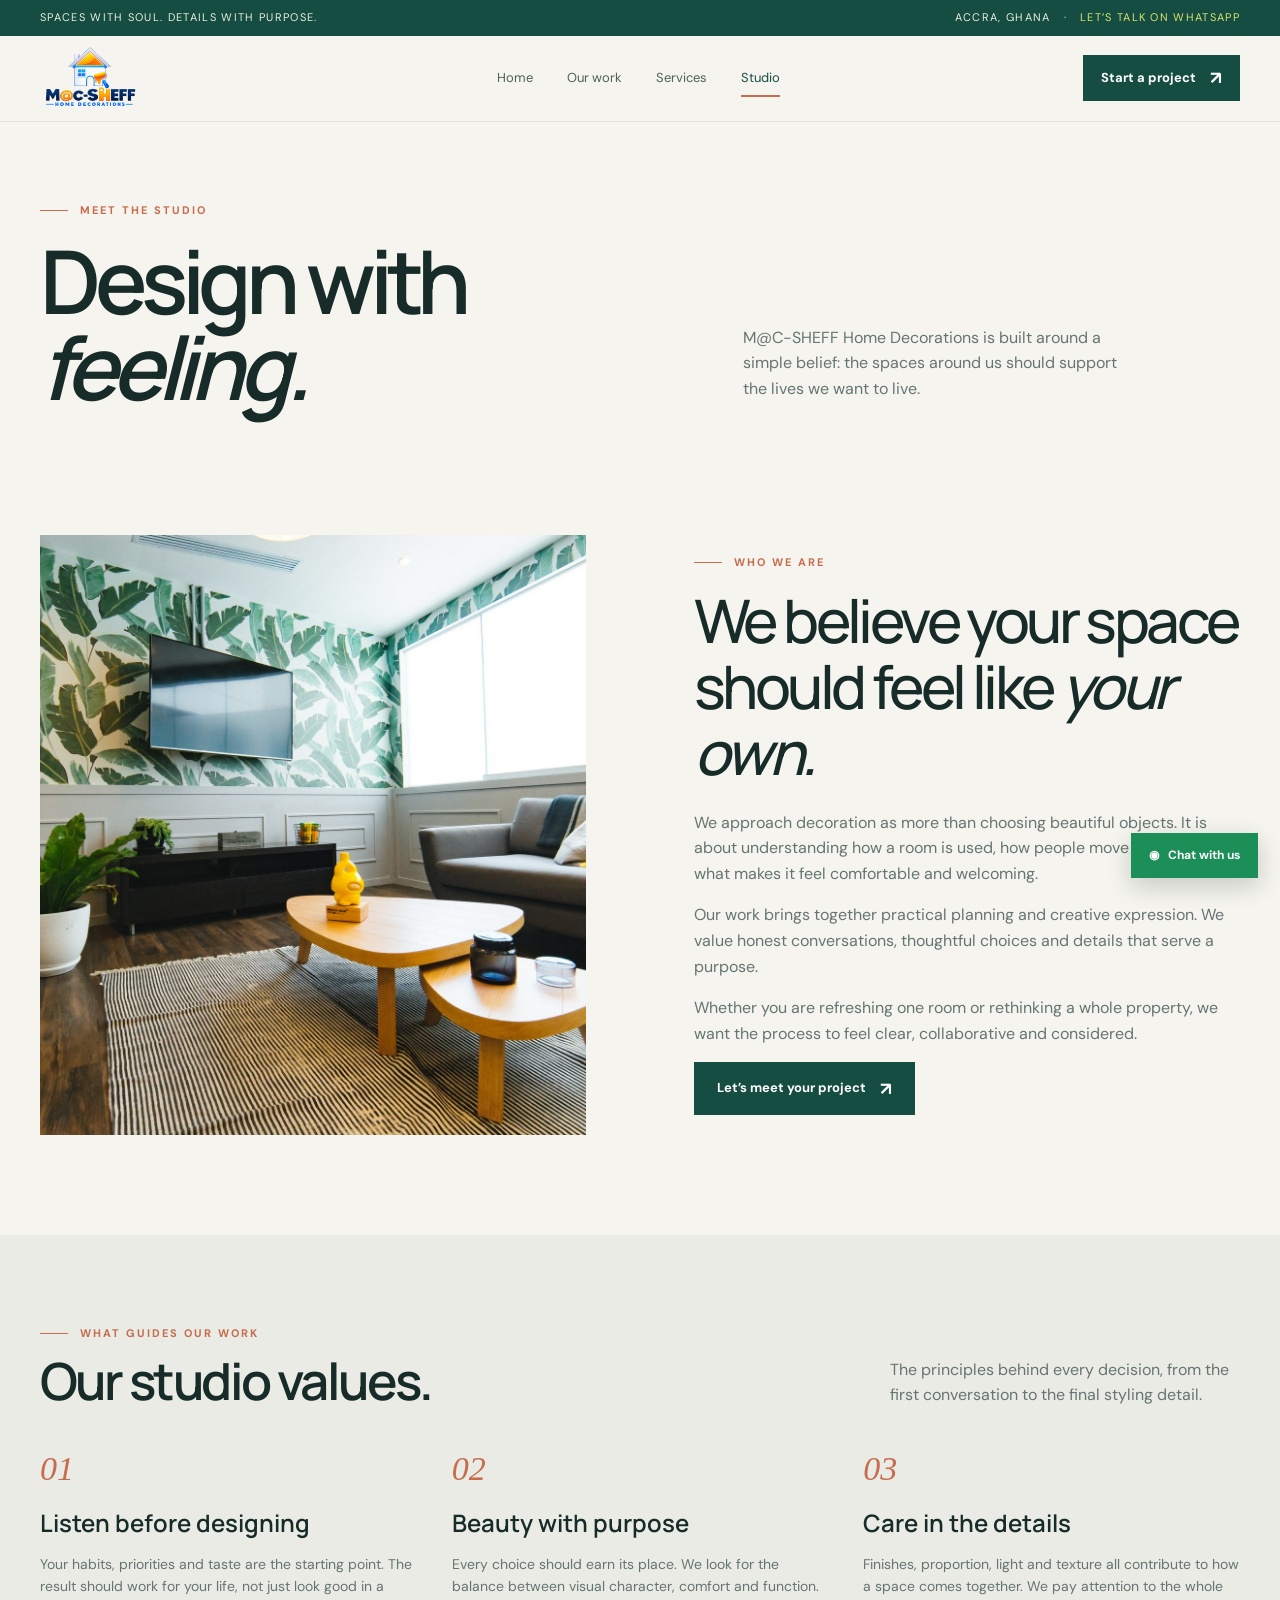
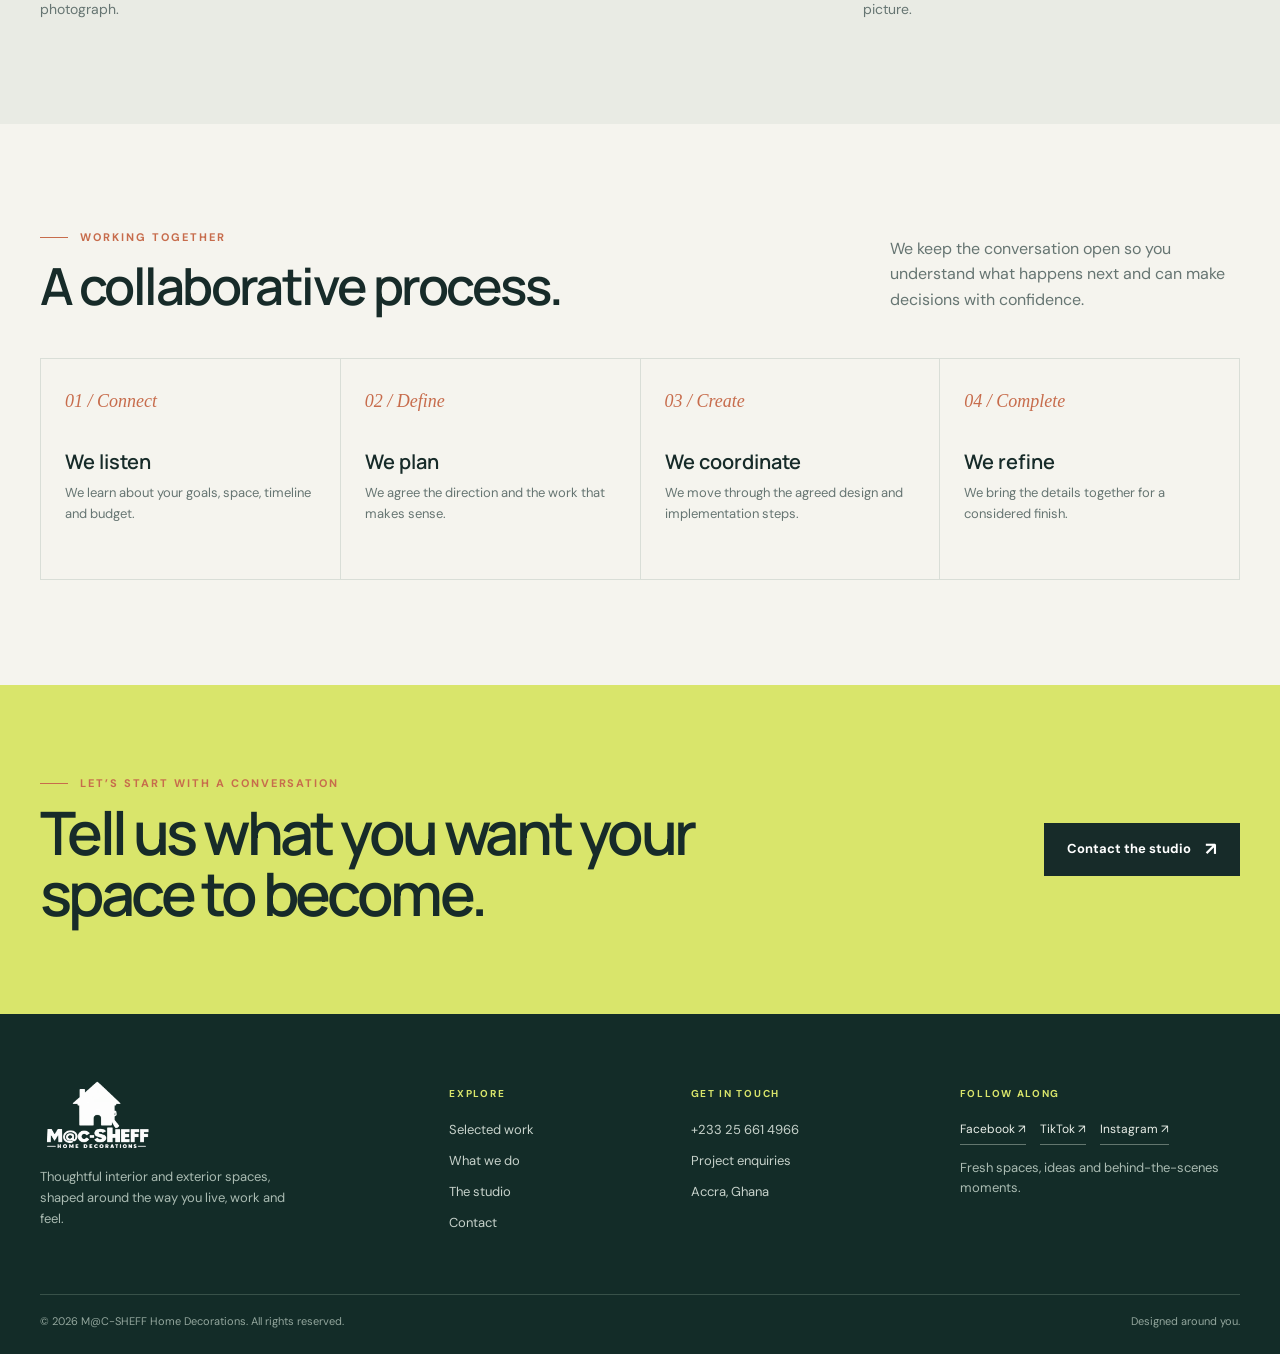
==== about.html @ a4cc1dae "Initial commit - Complete website redesign" ====
<!doctype html><html lang="en"><head><meta charset="utf-8"><meta name="viewport" content="width=device-width,initial-scale=1"><meta name="theme-color" content="#f5f4ee"><meta name="description" content="M@C-SHEFF Home Decorations creates thoughtful interior and exterior spaces in Ghana."><title>About the studio | M@C-SHEFF Home Decorations</title><link rel="preconnect" href="https://fonts.googleapis.com"><link rel="stylesheet" href="styles.css"></head><body><div class="topline"><div class="wrap"><span>Spaces with soul. Details with purpose.</span><span class="top-extra">Accra, Ghana&nbsp;&nbsp; · &nbsp;&nbsp;<a href="https://wa.me/233256614966">Let’s talk on WhatsApp</a></span></div></div>
<header><nav class="nav wrap"><a class="brand" href="index.html" aria-label="M@C-SHEFF home"><img src="assets/logo.png" alt="M@C-SHEFF Home Decorations"></a><div class="navlinks"><a href="index.html" class="">Home</a><a href="portfolio.html" class="">Our work</a><a href="services.html" class="">Services</a><a href="about.html" class="active">Studio</a></div><div class="nav-right"><a class="btn" href="contact.html">Start a project <span class="arrow">↗</span></a><button class="menu-toggle" aria-label="Open navigation" aria-expanded="false">☰</button></div></nav></header><main>
<section class="page-hero"><div class="wrap page-hero-grid"><div><div class="eyebrow">Meet the studio</div><h1>Design with<br><em>feeling.</em></h1></div><p>M@C-SHEFF Home Decorations is built around a simple belief: the spaces around us should support the lives we want to live.</p></div></section>
<section class="about-intro"><div class="wrap about-grid"><img src="asset/images/dan-gold-4HG3Ca3EzWw-unsplash.jpg" alt="Warm, welcoming interior"><div><div class="eyebrow">Who we are</div><h2>We believe your space should feel like <em>your own.</em></h2><p>We approach decoration as more than choosing beautiful objects. It is about understanding how a room is used, how people move through it and what makes it feel comfortable and welcoming.</p><p>Our work brings together practical planning and creative expression. We value honest conversations, thoughtful choices and details that serve a purpose.</p><p>Whether you are refreshing one room or rethinking a whole property, we want the process to feel clear, collaborative and considered.</p><a class="btn" href="contact.html">Let’s meet your project <span class="arrow">↗</span></a></div></div></section>
<section class="values"><div class="wrap"><div class="section-head"><div><div class="eyebrow">What guides our work</div><h2>Our studio values.</h2></div><p>The principles behind every decision, from the first conversation to the final styling detail.</p></div><div class="values-grid"><article class="value"><div class="symbol">01</div><h3>Listen before designing</h3><p>Your habits, priorities and taste are the starting point. The result should work for your life, not just look good in a photograph.</p></article><article class="value"><div class="symbol">02</div><h3>Beauty with purpose</h3><p>Every choice should earn its place. We look for the balance between visual character, comfort and function.</p></article><article class="value"><div class="symbol">03</div><h3>Care in the details</h3><p>Finishes, proportion, light and texture all contribute to how a space comes together. We pay attention to the whole picture.</p></article></div></div></section>
<section class="process"><div class="wrap"><div class="section-head"><div><div class="eyebrow">Working together</div><h2>A collaborative process.</h2></div><p>We keep the conversation open so you understand what happens next and can make decisions with confidence.</p></div><div class="process-grid"><div class="process-card"><span class="step">01 / Connect</span><h3>We listen</h3><p>We learn about your goals, space, timeline and budget.</p></div><div class="process-card"><span class="step">02 / Define</span><h3>We plan</h3><p>We agree the direction and the work that makes sense.</p></div><div class="process-card"><span class="step">03 / Create</span><h3>We coordinate</h3><p>We move through the agreed design and implementation steps.</p></div><div class="process-card"><span class="step">04 / Complete</span><h3>We refine</h3><p>We bring the details together for a considered finish.</p></div></div></div></section>
<section class="cta"><div class="wrap cta-grid"><div><div class="eyebrow">Let’s start with a conversation</div><h2>Tell us what you want your space to become.</h2></div><a class="btn" href="contact.html">Contact the studio <span class="arrow">↗</span></a></div></section>
</main><footer><div class="wrap"><div class="footer-grid"><div><img class="footer-logo" src="assets/logo.png" alt="M@C-SHEFF"><p>Thoughtful interior and exterior spaces, shaped around the way you live, work and feel.</p></div><div><h4>Explore</h4><ul><li><a href="portfolio.html">Selected work</a></li><li><a href="services.html">What we do</a></li><li><a href="about.html">The studio</a></li><li><a href="contact.html">Contact</a></li></ul></div><div><h4>Get in touch</h4><ul><li><a href="https://wa.me/233256614966">+233 25 661 4966</a></li><li><a href="contact.html">Project enquiries</a></li><li>Accra, Ghana</li></ul></div><div><h4>Follow along</h4><div class="socials"><a href="https://www.facebook.com/share/1cbdsRcEgE/?mibextid=wwXIfr" target="_blank" rel="noopener">Facebook ↗</a><a href="https://www.tiktok.com/@macsheffdecor" target="_blank" rel="noopener">TikTok ↗</a><a href="https://www.instagram.com/mac_sheff_decor/" target="_blank" rel="noopener">Instagram ↗</a></div><p>Fresh spaces, ideas and behind-the-scenes moments.</p></div></div><div class="copyright"><span>© <span data-year></span> M@C-SHEFF Home Decorations. All rights reserved.</span><span>Designed around you.</span></div></div></footer><a class="whatsapp-float" href="https://wa.me/233256614966?text=Hello%20M%40C-SHEFF%2C%20I%27d%20like%20to%20make%20an%20enquiry." target="_blank" rel="noopener" aria-label="Chat with M@C-SHEFF on WhatsApp">◉ <span>Chat with us</span></a><script src="script.js"></script></body></html>
---- styles.css ----
@import url('https://fonts.googleapis.com/css2?family=DM+Sans:wght@400;500;600;700&family=Manrope:wght@400;500;600;700;800&display=swap');
:root{--ink:#172b29;--muted:#667572;--paper:#f5f4ee;--white:#fffefa;--green:#164d43;--lime:#d9e56b;--clay:#c76c4c;--line:#d9ded7;--serif:Georgia,serif;--sans:'DM Sans',sans-serif;--display:'Manrope',sans-serif}
*{box-sizing:border-box}html{scroll-behavior:smooth}body{margin:0;background:var(--paper);color:var(--ink);font-family:var(--sans);font-size:16px;line-height:1.6}img{display:block;max-width:100%}a{color:inherit;text-decoration:none}button,input,textarea,select{font:inherit}button,a{ -webkit-tap-highlight-color:transparent}::selection{background:var(--lime);color:var(--ink)}
.wrap{width:min(1200px,calc(100% - 64px));margin:auto}.eyebrow{font-size:11px;letter-spacing:.18em;text-transform:uppercase;font-weight:700;color:var(--clay);display:flex;align-items:center;gap:12px}.eyebrow:before{content:"";width:28px;height:1px;background:currentColor}.display{font:600 clamp(42px,6.5vw,88px)/.99 var(--display);letter-spacing:-.065em;margin:20px 0}.display em{font-family:var(--serif);font-weight:400;color:var(--green)}.section-head{display:flex;align-items:end;justify-content:space-between;gap:24px;margin-bottom:42px}.section-head h2{font:600 clamp(34px,4vw,54px)/1.05 var(--display);letter-spacing:-.05em;margin:12px 0 0}.section-head p{max-width:350px;color:var(--muted);margin:0}.btn{display:inline-flex;align-items:center;justify-content:center;gap:14px;padding:15px 22px;border:1px solid var(--green);background:var(--green);color:white;font-size:13px;font-weight:700;transition:.25s}.btn:hover{background:var(--lime);border-color:var(--lime);color:var(--ink);transform:translateY(-2px)}.btn.light{background:var(--white);color:var(--ink);border-color:var(--white)}.btn.outline{background:transparent;color:var(--ink);border-color:var(--line)}.btn .arrow{font-size:18px;line-height:1}.topline{background:var(--green);color:#e9efdc;font-size:11px;letter-spacing:.12em;text-transform:uppercase;padding:9px 0}.topline .wrap{display:flex;justify-content:space-between;gap:20px}.topline a{color:var(--lime)}
header{height:86px;display:flex;align-items:center;background:var(--paper);position:sticky;top:0;z-index:20;border-bottom:1px solid rgba(23,43,41,.08)}.nav{display:flex;align-items:center;justify-content:space-between}.brand{width:154px;display:flex;align-items:center}.brand img{width:100%;height:66px;object-fit:contain;object-position:left center}.navlinks{display:flex;gap:34px;align-items:center}.navlinks a{font-size:13px;color:#50605b;position:relative}.navlinks a:hover,.navlinks a.active{color:var(--green)}.navlinks a.active:after{content:"";position:absolute;bottom:-9px;left:0;width:100%;height:2px;background:var(--clay)}.nav-right{display:flex;align-items:center;gap:16px}.nav-right .btn{padding:12px 17px}.menu-toggle{display:none;border:0;background:none;font-size:25px;color:var(--ink);padding:8px}
.hero{padding:56px 0 84px}.hero-grid{display:grid;grid-template-columns: .92fr 1.08fr;gap:7%;align-items:center}.hero-copy{padding:28px 0}.hero-copy .display{max-width:620px}.hero-copy>p{max-width:440px;color:var(--muted);font-size:17px;margin:25px 0 30px}.hero-actions{display:flex;align-items:center;gap:22px;flex-wrap:wrap}.text-link{font-size:13px;font-weight:700;border-bottom:1px solid var(--clay);padding-bottom:5px}.hero-visual{height:590px;position:relative}.hero-visual img{width:100%;height:100%;object-fit:cover}.hero-note{position:absolute;bottom:24px;left:-38px;background:var(--lime);padding:20px 23px;max-width:205px;font:500 17px/1.25 var(--display);letter-spacing:-.03em}.hero-note small{display:block;font:700 9px var(--sans);letter-spacing:.15em;text-transform:uppercase;margin-bottom:9px}
.marquee{background:var(--lime);padding:17px 0;overflow:hidden;white-space:nowrap}.marquee span{font:700 12px var(--display);letter-spacing:.2em;text-transform:uppercase;margin:0 24px}.marquee b{color:var(--clay);padding:0 12px}
.intro{padding:115px 0 100px}.intro-grid{display:grid;grid-template-columns:.7fr 1.3fr;gap:12%}.intro-aside{padding-top:15px}.intro-aside p{color:var(--muted);max-width:250px}.intro-main h2{font:500 clamp(34px,4.7vw,61px)/1.12 var(--display);letter-spacing:-.055em;margin:0 0 25px}.intro-main h2 em{font-family:var(--serif);color:var(--green)}.intro-main p{max-width:650px;color:var(--muted);font-size:16px}
.work-section{padding:100px 0;background:#e9ebe4}.work-grid{display:grid;grid-template-columns:1.1fr .9fr;gap:24px}.project{position:relative;overflow:hidden;background:#d6d8d0}.project:nth-child(2){margin-top:100px}.project:nth-child(3){margin-top:-75px}.project img{width:100%;height:100%;min-height:350px;object-fit:cover;transition:transform .7s}.project:hover img{transform:scale(1.035)}.project-info{position:absolute;bottom:0;left:0;right:0;padding:35px 28px 24px;color:white;background:linear-gradient(transparent,rgba(10,24,21,.78))}.project-info small{font-size:10px;letter-spacing:.16em;text-transform:uppercase}.project-info h3{font:600 26px var(--display);margin:5px 0}.project-info .num{float:right;font-size:12px;opacity:.8}
.services-band{padding:112px 0}.service-list{border-top:1px solid var(--line)}.service-row{display:grid;grid-template-columns:80px 1fr 1fr 30px;align-items:center;gap:20px;padding:27px 0;border-bottom:1px solid var(--line);transition:.2s}.service-row:hover{padding-left:14px;background:rgba(217,229,107,.14)}.service-row .n{font:italic 17px var(--serif);color:var(--clay)}.service-row h3{font:600 24px var(--display);letter-spacing:-.04em;margin:0}.service-row p{color:var(--muted);font-size:13px;margin:0;max-width:380px}.service-row .go{font-size:23px}
.statement{background:var(--green);color:var(--white);padding:100px 0}.statement-grid{display:grid;grid-template-columns:1fr 1fr;gap:12%;align-items:center}.statement h2{font:500 clamp(38px,5vw,66px)/1.05 var(--display);letter-spacing:-.06em;margin:0}.statement h2 em{color:var(--lime);font-family:var(--serif)}.statement p{color:#c5d2ca;max-width:430px}.statement .eyebrow{color:var(--lime)}
.process{padding:105px 0}.process-grid{display:grid;grid-template-columns:repeat(4,1fr);gap:1px;background:var(--line);border:1px solid var(--line);margin-top:45px}.process-card{background:var(--paper);padding:30px 24px;min-height:220px}.process-card .step{font:italic 18px var(--serif);color:var(--clay)}.process-card h3{font:600 20px var(--display);margin:34px 0 8px}.process-card p{font-size:13px;color:var(--muted);margin:0}
.quote-band{padding:80px 0;background:#e9ebe4}.quote-band blockquote{font:500 clamp(29px,4.4vw,52px)/1.17 var(--display);letter-spacing:-.045em;max-width:900px;margin:0}.quote-band cite{display:block;font:700 10px var(--sans);letter-spacing:.16em;text-transform:uppercase;color:var(--clay);margin-top:25px;font-style:normal}
.cta{padding:90px 0;background:var(--lime)}.cta-grid{display:flex;align-items:center;justify-content:space-between;gap:30px}.cta h2{font:600 clamp(36px,5vw,60px)/1.02 var(--display);letter-spacing:-.06em;max-width:700px;margin:10px 0 0}.cta .btn{background:var(--ink);border-color:var(--ink);white-space:nowrap}
footer{background:#132c28;color:#e9eee8;padding:65px 0 24px}.footer-grid{display:grid;grid-template-columns:1.3fr .7fr .8fr 1fr;gap:45px;padding-bottom:50px}.footer-logo{width:165px;height:75px;object-fit:contain;object-position:left center;filter:brightness(0) invert(1)}footer p{color:#aabbb2;font-size:13px;max-width:270px}footer h4{font:700 10px var(--sans);letter-spacing:.17em;text-transform:uppercase;color:var(--lime);margin:8px 0 20px}footer ul{padding:0;margin:0;list-style:none}footer li{margin:10px 0;font-size:13px;color:#c7d2cb}footer a:hover{color:var(--lime)}.socials{display:flex;gap:14px;flex-wrap:wrap}.socials a{font-size:12px;border-bottom:1px solid #63766e;padding-bottom:4px}.copyright{border-top:1px solid #385149;padding-top:18px;display:flex;justify-content:space-between;color:#93a69d;font-size:11px}
.page-hero{padding:80px 0 70px}.page-hero-grid{display:grid;grid-template-columns:1.1fr .9fr;gap:8%;align-items:end}.page-hero h1{font:600 clamp(46px,7vw,88px)/.98 var(--display);letter-spacing:-.07em;margin:18px 0 0}.page-hero p{color:var(--muted);max-width:400px;margin:0 0 8px}.page-image{height:430px;margin-top:30px}.page-image img{width:100%;height:100%;object-fit:cover}
.filters{display:flex;gap:10px;flex-wrap:wrap;margin:0 0 32px}.filter-btn{border:1px solid var(--line);background:transparent;padding:10px 17px;font-size:12px;cursor:pointer;color:var(--muted)}.filter-btn.active,.filter-btn:hover{background:var(--green);border-color:var(--green);color:white}.portfolio-area{padding:30px 0 110px}.portfolio-grid{display:grid;grid-template-columns:repeat(2,1fr);gap:24px}.portfolio-card{cursor:pointer;position:relative}.portfolio-card[hidden]{display:none}.portfolio-card img{width:100%;height:420px;object-fit:cover;transition:transform .5s}.portfolio-card:hover img{transform:scale(1.02)}.portfolio-card h3{font:600 22px var(--display);margin:14px 0 0}.portfolio-card p{font-size:12px;color:var(--muted);margin:3px 0}.portfolio-card .tag{font-size:10px;text-transform:uppercase;letter-spacing:.14em;color:var(--clay)}
.service-detail{padding:35px 0 105px}.service-detail-grid{display:grid;grid-template-columns:repeat(2,1fr);gap:24px}.service-detail-card{display:grid;grid-template-columns:.85fr 1.15fr;min-height:300px;background:#e9ebe4}.service-detail-card img{width:100%;height:100%;object-fit:cover}.service-detail-card div{padding:30px 26px;display:flex;flex-direction:column;align-items:flex-start}.service-detail-card h3{font:600 25px/1.1 var(--display);letter-spacing:-.04em;margin:10px 0}.service-detail-card p{font-size:13px;color:var(--muted);margin:0 0 20px}.service-detail-card a{margin-top:auto;font-size:12px;font-weight:700;border-bottom:1px solid var(--clay);padding-bottom:4px}
.about-intro{padding:55px 0 100px}.about-grid{display:grid;grid-template-columns:1fr 1fr;gap:9%;align-items:center}.about-grid img{width:100%;height:600px;object-fit:cover}.about-grid h2{font:500 clamp(36px,4.7vw,60px)/1.1 var(--display);letter-spacing:-.06em;margin:15px 0 25px}.about-grid p{color:var(--muted)}.values{padding:90px 0;background:#e9ebe4}.values-grid{display:grid;grid-template-columns:repeat(3,1fr);gap:35px}.value h3{font:600 24px var(--display);margin:18px 0 8px}.value p{color:var(--muted);font-size:14px}.value .symbol{font:italic 34px var(--serif);color:var(--clay)}
.contact-layout{padding:55px 0 110px}.contact-grid{display:grid;grid-template-columns:.75fr 1.25fr;gap:9%;align-items:start}.contact-copy h2{font:500 42px/1.08 var(--display);letter-spacing:-.05em;margin:15px 0}.contact-copy p{color:var(--muted)}.contact-method{border-top:1px solid var(--line);padding:17px 0;margin-top:24px}.contact-method small{display:block;color:var(--clay);font-size:10px;letter-spacing:.15em;text-transform:uppercase}.contact-method a{font-weight:600}.form-panel{background:#e9ebe4;padding:38px}.form-panel h2{font:600 30px var(--display);letter-spacing:-.04em;margin:0 0 7px}.form-panel>p{font-size:13px;color:var(--muted);margin:0 0 25px}.form-grid{display:grid;grid-template-columns:1fr 1fr;gap:17px}.field{display:flex;flex-direction:column;gap:7px}.field.full{grid-column:1/-1}.field label{font-size:11px;font-weight:700;letter-spacing:.04em}.field input,.field select,.field textarea{width:100%;border:1px solid #cbd2c9;background:var(--white);padding:13px 14px;outline:none;color:var(--ink);border-radius:0}.field input:focus,.field select:focus,.field textarea:focus{border-color:var(--green);box-shadow:0 0 0 2px rgba(22,77,67,.1)}.field textarea{min-height:130px;resize:vertical}.form-submit{margin-top:22px}.form-note{font-size:11px;color:var(--muted);margin-top:12px}
.whatsapp-float{position:fixed;z-index:15;right:22px;bottom:22px;background:#1c8e57;color:white;padding:13px 18px;box-shadow:0 8px 25px #0d251f33;font-size:12px;font-weight:700;display:flex;align-items:center;gap:9px}.whatsapp-float:hover{background:var(--green)}
@media(max-width:850px){.wrap{width:min(100% - 40px,680px)}.topline .wrap{justify-content:center}.topline .top-extra{display:none}header{height:74px}.brand{width:132px}.brand img{height:58px}.menu-toggle{display:block}.navlinks{display:none;position:absolute;top:74px;left:0;right:0;background:var(--paper);padding:20px 24px 26px;border-bottom:1px solid var(--line);flex-direction:column;align-items:flex-start;gap:20px}.navlinks.open{display:flex}.nav-right .btn{display:none}.hero{padding:30px 0 60px}.hero-grid,.intro-grid,.statement-grid,.page-hero-grid,.about-grid,.contact-grid{grid-template-columns:1fr;gap:35px}.hero-visual{height:470px;margin-left:20px}.hero-note{left:-20px}.hero-copy{padding:0}.intro{padding:75px 0}.intro-grid{gap:25px}.intro-aside p{max-width:450px}.work-section,.services-band,.process{padding:75px 0}.work-grid{gap:16px}.project img{min-height:280px}.project:nth-child(2){margin-top:60px}.project:nth-child(3){margin-top:-35px}.service-row{grid-template-columns:42px 1fr 25px}.service-row p{grid-column:2;grid-row:2}.service-row .go{grid-column:3;grid-row:1}.process-grid{grid-template-columns:repeat(2,1fr)}.footer-grid{grid-template-columns:1fr 1fr}.page-hero{padding:55px 0 35px}.page-hero-grid{gap:20px}.page-image{height:350px}.portfolio-card img{height:330px}.service-detail-grid{grid-template-columns:1fr}.about-grid img{height:440px}.contact-grid{gap:45px}.cta-grid{align-items:flex-start;flex-direction:column}.cta{padding:70px 0}}
@media(max-width:560px){.wrap{width:calc(100% - 36px)}.display{font-size:48px}.hero-visual{height:360px;margin-left:12px}.hero-note{bottom:12px;padding:15px;max-width:165px;font-size:14px}.hero-copy>p{font-size:15px}.hero-actions{gap:16px}.section-head{display:block;margin-bottom:28px}.section-head p{margin-top:15px}.work-grid{grid-template-columns:1fr}.project:nth-child(2),.project:nth-child(3){margin:0}.project img{height:350px;min-height:0}.service-row{gap:10px;padding:22px 0}.service-row h3{font-size:20px}.statement{padding:70px 0}.process-grid{grid-template-columns:1fr 1fr}.process-card{padding:20px 16px;min-height:190px}.process-card h3{font-size:17px;margin-top:25px}.quote-band{padding:60px 0}.footer-grid{grid-template-columns:1fr 1fr;gap:30px 18px}.footer-grid>div:first-child{grid-column:1/-1}.copyright{display:block;line-height:2}.page-hero h1{font-size:52px}.page-image{height:260px}.portfolio-grid{grid-template-columns:1fr;gap:30px}.portfolio-card img{height:340px}.service-detail-card{grid-template-columns:1fr}.service-detail-card img{height:230px}.about-grid img{height:340px}.values-grid{grid-template-columns:1fr;gap:22px}.form-panel{padding:23px 18px}.form-grid{grid-template-columns:1fr}.field.full{grid-column:auto}.whatsapp-float{right:12px;bottom:12px;padding:12px 14px}}
@media(prefers-reduced-motion:reduce){html{scroll-behavior:auto}*,*:before,*:after{transition:none!important;animation:none!important}}

/* Portfolio image viewer */
.image-viewer{display:none;position:fixed;inset:0;z-index:50;background:rgba(9,22,19,.94);align-items:center;justify-content:center;padding:55px 90px;color:white}.image-viewer.show{display:flex}.image-viewer figure{margin:0;max-width:min(100%,1000px);text-align:center}.image-viewer img{max-height:78vh;max-width:100%;object-fit:contain;margin:auto}.image-viewer figcaption{font-size:13px;letter-spacing:.08em;margin-top:15px}.image-viewer button{position:absolute;background:transparent;border:1px solid #ffffff66;color:white;width:44px;height:44px;font-size:24px;cursor:pointer}.image-viewer button:hover{background:var(--lime);border-color:var(--lime);color:var(--ink)}.viewer-close{top:24px;right:24px}.viewer-prev{left:25px;top:50%}.viewer-next{right:25px;top:50%}
@media(max-width:560px){.image-viewer{padding:50px 16px}.image-viewer img{max-height:65vh}.viewer-prev{left:12px;top:auto;bottom:18px}.viewer-next{right:12px;top:auto;bottom:18px}.viewer-close{top:12px;right:12px}}
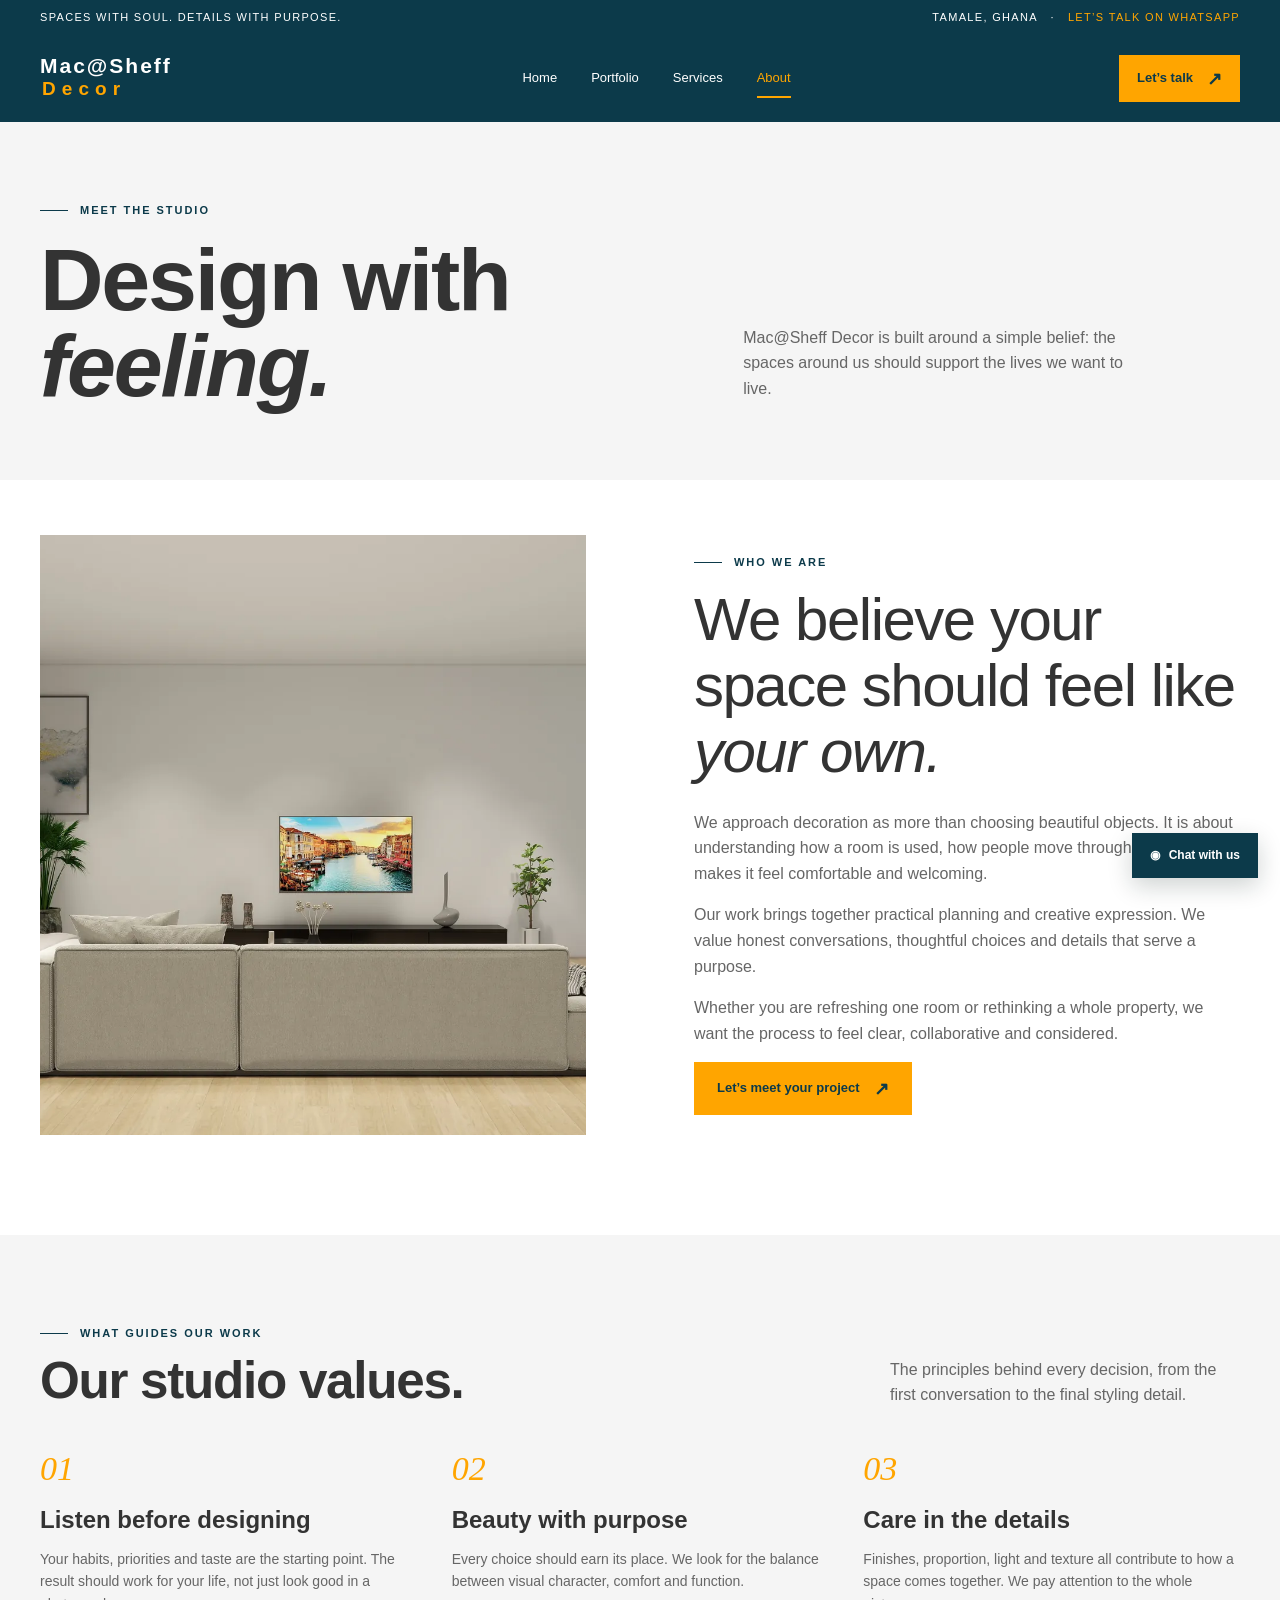
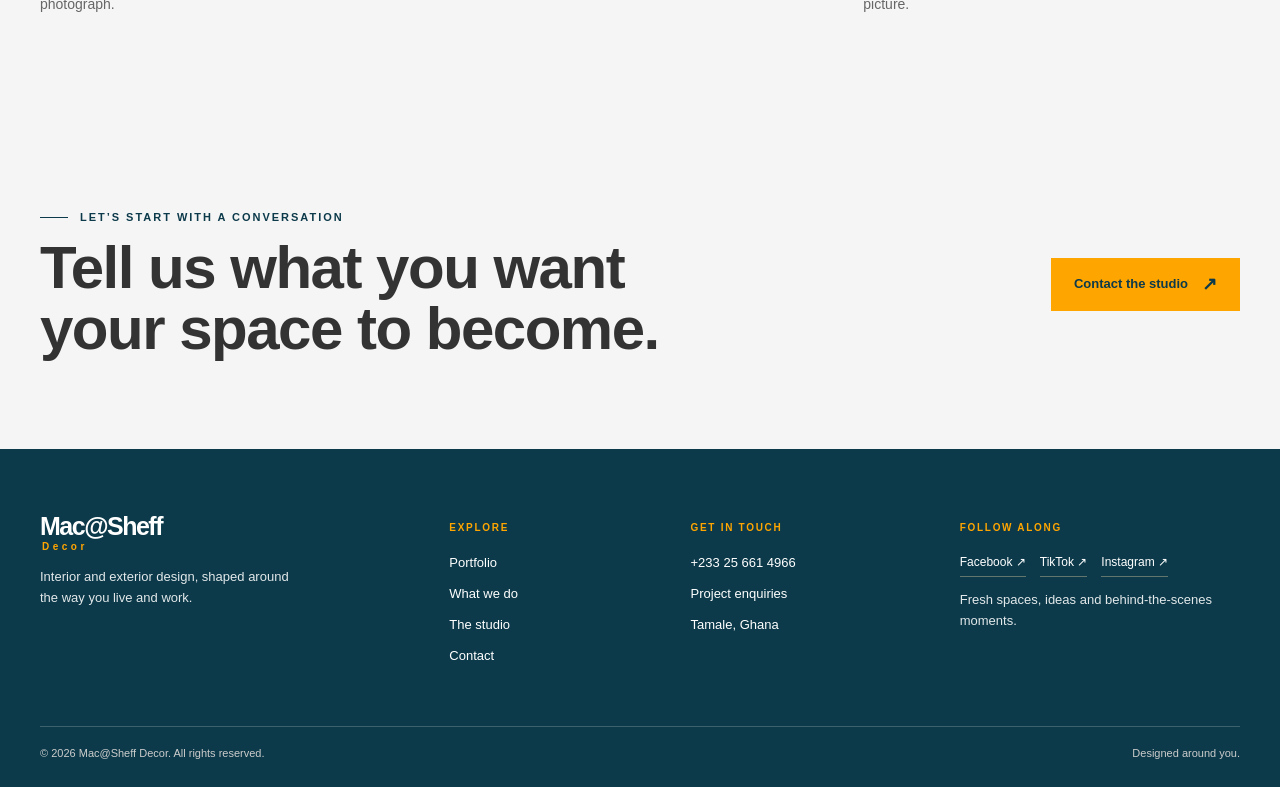
==== commit 8a876128: "Update Mac@Sheff Decor website design and fix layout" ====
--- a/about.html
+++ b/about.html
@@ -1,8 +1,9 @@
-<!doctype html><html lang="en"><head><meta charset="utf-8"><meta name="viewport" content="width=device-width,initial-scale=1"><meta name="theme-color" content="#f5f4ee"><meta name="description" content="M@C-SHEFF Home Decorations creates thoughtful interior and exterior spaces in Ghana."><title>About the studio | M@C-SHEFF Home Decorations</title><link rel="preconnect" href="https://fonts.googleapis.com"><link rel="stylesheet" href="styles.css"></head><body><div class="topline"><div class="wrap"><span>Spaces with soul. Details with purpose.</span><span class="top-extra">Accra, Ghana&nbsp;&nbsp; · &nbsp;&nbsp;<a href="https://wa.me/233256614966">Let’s talk on WhatsApp</a></span></div></div>
-<header><nav class="nav wrap"><a class="brand" href="index.html" aria-label="M@C-SHEFF home"><img src="assets/logo.png" alt="M@C-SHEFF Home Decorations"></a><div class="navlinks"><a href="index.html" class="">Home</a><a href="portfolio.html" class="">Our work</a><a href="services.html" class="">Services</a><a href="about.html" class="active">Studio</a></div><div class="nav-right"><a class="btn" href="contact.html">Start a project <span class="arrow">↗</span></a><button class="menu-toggle" aria-label="Open navigation" aria-expanded="false">☰</button></div></nav></header><main>
-<section class="page-hero"><div class="wrap page-hero-grid"><div><div class="eyebrow">Meet the studio</div><h1>Design with<br><em>feeling.</em></h1></div><p>M@C-SHEFF Home Decorations is built around a simple belief: the spaces around us should support the lives we want to live.</p></div></section>
-<section class="about-intro"><div class="wrap about-grid"><img src="asset/images/dan-gold-4HG3Ca3EzWw-unsplash.jpg" alt="Warm, welcoming interior"><div><div class="eyebrow">Who we are</div><h2>We believe your space should feel like <em>your own.</em></h2><p>We approach decoration as more than choosing beautiful objects. It is about understanding how a room is used, how people move through it and what makes it feel comfortable and welcoming.</p><p>Our work brings together practical planning and creative expression. We value honest conversations, thoughtful choices and details that serve a purpose.</p><p>Whether you are refreshing one room or rethinking a whole property, we want the process to feel clear, collaborative and considered.</p><a class="btn" href="contact.html">Let’s meet your project <span class="arrow">↗</span></a></div></div></section>
+<!DOCTYPE html>
+<html lang="en"><head><meta charset="utf-8"/><meta content="width=device-width,initial-scale=1" name="viewport"/><meta content="#f4f7fc" name="theme-color"/><meta content="Mac@Sheff Decor creates thoughtful interior and exterior spaces in Ghana." name="description"/><title>About the studio | Mac@Sheff Decor</title><link href="https://fonts.googleapis.com" rel="preconnect"/><link href="styles.css" rel="stylesheet"/></head><body><div class="topline"><div class="wrap"><span>Spaces with soul. Details with purpose.</span><span class="top-extra">Tamale, Ghana   ·   <a href="https://wa.me/233256614966">Let’s talk on WhatsApp</a></span></div></div>
+<header><nav class="nav wrap"><a aria-label="Mac@Sheff Decor home" class="brand" href="index.html"><span class="brand-wordmark">Mac@Sheff <small>Decor</small></span></a><div class="navlinks"><a class="" href="index.html">Home</a><a class="" href="portfolio.html">Portfolio</a><a class="" href="services.html">Services</a><a class="active" href="about.html">About</a></div><div class="nav-right"><a class="btn" href="contact.html">Let’s talk <span class="arrow">↗</span></a><button aria-expanded="false" aria-label="Open navigation" class="menu-toggle">☰</button></div></nav></header><main>
+<section class="page-hero"><div class="wrap page-hero-grid"><div><div class="eyebrow">Meet the studio</div><h1>Design with<br/><em>feeling.</em></h1></div><p>Mac@Sheff Decor is built around a simple belief: the spaces around us should support the lives we want to live.</p></div></section>
+<section class="about-intro"><div class="wrap about-grid"><img alt="Warm, welcoming interior" src="assets/portfolio/living-060-my-home-living-room-hall-1-20241107-035326.webp"/><div><div class="eyebrow">Who we are</div><h2>We believe your space should feel like <em>your own.</em></h2><p>We approach decoration as more than choosing beautiful objects. It is about understanding how a room is used, how people move through it and what makes it feel comfortable and welcoming.</p><p>Our work brings together practical planning and creative expression. We value honest conversations, thoughtful choices and details that serve a purpose.</p><p>Whether you are refreshing one room or rethinking a whole property, we want the process to feel clear, collaborative and considered.</p><a class="btn" href="contact.html">Let’s meet your project <span class="arrow">↗</span></a></div></div></section>
 <section class="values"><div class="wrap"><div class="section-head"><div><div class="eyebrow">What guides our work</div><h2>Our studio values.</h2></div><p>The principles behind every decision, from the first conversation to the final styling detail.</p></div><div class="values-grid"><article class="value"><div class="symbol">01</div><h3>Listen before designing</h3><p>Your habits, priorities and taste are the starting point. The result should work for your life, not just look good in a photograph.</p></article><article class="value"><div class="symbol">02</div><h3>Beauty with purpose</h3><p>Every choice should earn its place. We look for the balance between visual character, comfort and function.</p></article><article class="value"><div class="symbol">03</div><h3>Care in the details</h3><p>Finishes, proportion, light and texture all contribute to how a space comes together. We pay attention to the whole picture.</p></article></div></div></section>
-<section class="process"><div class="wrap"><div class="section-head"><div><div class="eyebrow">Working together</div><h2>A collaborative process.</h2></div><p>We keep the conversation open so you understand what happens next and can make decisions with confidence.</p></div><div class="process-grid"><div class="process-card"><span class="step">01 / Connect</span><h3>We listen</h3><p>We learn about your goals, space, timeline and budget.</p></div><div class="process-card"><span class="step">02 / Define</span><h3>We plan</h3><p>We agree the direction and the work that makes sense.</p></div><div class="process-card"><span class="step">03 / Create</span><h3>We coordinate</h3><p>We move through the agreed design and implementation steps.</p></div><div class="process-card"><span class="step">04 / Complete</span><h3>We refine</h3><p>We bring the details together for a considered finish.</p></div></div></div></section>
+
 <section class="cta"><div class="wrap cta-grid"><div><div class="eyebrow">Let’s start with a conversation</div><h2>Tell us what you want your space to become.</h2></div><a class="btn" href="contact.html">Contact the studio <span class="arrow">↗</span></a></div></section>
-</main><footer><div class="wrap"><div class="footer-grid"><div><img class="footer-logo" src="assets/logo.png" alt="M@C-SHEFF"><p>Thoughtful interior and exterior spaces, shaped around the way you live, work and feel.</p></div><div><h4>Explore</h4><ul><li><a href="portfolio.html">Selected work</a></li><li><a href="services.html">What we do</a></li><li><a href="about.html">The studio</a></li><li><a href="contact.html">Contact</a></li></ul></div><div><h4>Get in touch</h4><ul><li><a href="https://wa.me/233256614966">+233 25 661 4966</a></li><li><a href="contact.html">Project enquiries</a></li><li>Accra, Ghana</li></ul></div><div><h4>Follow along</h4><div class="socials"><a href="https://www.facebook.com/share/1cbdsRcEgE/?mibextid=wwXIfr" target="_blank" rel="noopener">Facebook ↗</a><a href="https://www.tiktok.com/@macsheffdecor" target="_blank" rel="noopener">TikTok ↗</a><a href="https://www.instagram.com/mac_sheff_decor/" target="_blank" rel="noopener">Instagram ↗</a></div><p>Fresh spaces, ideas and behind-the-scenes moments.</p></div></div><div class="copyright"><span>© <span data-year></span> M@C-SHEFF Home Decorations. All rights reserved.</span><span>Designed around you.</span></div></div></footer><a class="whatsapp-float" href="https://wa.me/233256614966?text=Hello%20M%40C-SHEFF%2C%20I%27d%20like%20to%20make%20an%20enquiry." target="_blank" rel="noopener" aria-label="Chat with M@C-SHEFF on WhatsApp">◉ <span>Chat with us</span></a><script src="script.js"></script></body></html>+</main><footer><div class="wrap"><div class="footer-grid"><div><span class="footer-wordmark">Mac@Sheff <small>Decor</small></span><p>Interior and exterior design, shaped around the way you live and work.</p></div><div><h4>Explore</h4><ul><li><a href="portfolio.html">Portfolio</a></li><li><a href="services.html">What we do</a></li><li><a href="about.html">The studio</a></li><li><a href="contact.html">Contact</a></li></ul></div><div><h4>Get in touch</h4><ul><li><a href="https://wa.me/233256614966">+233 25 661 4966</a></li><li><a href="contact.html">Project enquiries</a></li><li>Tamale, Ghana</li></ul></div><div><h4>Follow along</h4><div class="socials"><a href="https://www.facebook.com/share/1cbdsRcEgE/?mibextid=wwXIfr" rel="noopener" target="_blank">Facebook ↗</a><a href="https://www.tiktok.com/@macsheffdecor" rel="noopener" target="_blank">TikTok ↗</a><a href="https://www.instagram.com/mac_sheff_decor/" rel="noopener" target="_blank">Instagram ↗</a></div><p>Fresh spaces, ideas and behind-the-scenes moments.</p></div></div><div class="copyright"><span>© <span data-year=""></span> Mac@Sheff Decor. All rights reserved.</span><span>Designed around you.</span></div></div></footer><a aria-label="Chat with Mac@Sheff Decor on WhatsApp" class="whatsapp-float" href="https://wa.me/233256614966?text=Hello%20Mac%40Sheff%20Decor%2C%20I%27d%20like%20to%20make%20an%20enquiry." rel="noopener" target="_blank">◉ <span>Chat with us</span></a><script src="script.js"></script></body></html>
--- a/styles.css
+++ b/styles.css
@@ -1,24 +1,24 @@
 
 @import url('https://fonts.googleapis.com/css2?family=DM+Sans:wght@400;500;600;700&family=Manrope:wght@400;500;600;700;800&display=swap');
-:root{--ink:#172b29;--muted:#667572;--paper:#f5f4ee;--white:#fffefa;--green:#164d43;--lime:#d9e56b;--clay:#c76c4c;--line:#d9ded7;--serif:Georgia,serif;--sans:'DM Sans',sans-serif;--display:'Manrope',sans-serif}
+:root{--ink:#142b49;--muted:#607187;--paper:#f4f7fc;--white:#ffffff;--green:#174b82;--lime:#dcecff;--clay:#3c83bd;--line:#d7e0eb;--serif:Georgia,serif;--sans:'DM Sans',sans-serif;--display:'Manrope',sans-serif}
 *{box-sizing:border-box}html{scroll-behavior:smooth}body{margin:0;background:var(--paper);color:var(--ink);font-family:var(--sans);font-size:16px;line-height:1.6}img{display:block;max-width:100%}a{color:inherit;text-decoration:none}button,input,textarea,select{font:inherit}button,a{ -webkit-tap-highlight-color:transparent}::selection{background:var(--lime);color:var(--ink)}
 .wrap{width:min(1200px,calc(100% - 64px));margin:auto}.eyebrow{font-size:11px;letter-spacing:.18em;text-transform:uppercase;font-weight:700;color:var(--clay);display:flex;align-items:center;gap:12px}.eyebrow:before{content:"";width:28px;height:1px;background:currentColor}.display{font:600 clamp(42px,6.5vw,88px)/.99 var(--display);letter-spacing:-.065em;margin:20px 0}.display em{font-family:var(--serif);font-weight:400;color:var(--green)}.section-head{display:flex;align-items:end;justify-content:space-between;gap:24px;margin-bottom:42px}.section-head h2{font:600 clamp(34px,4vw,54px)/1.05 var(--display);letter-spacing:-.05em;margin:12px 0 0}.section-head p{max-width:350px;color:var(--muted);margin:0}.btn{display:inline-flex;align-items:center;justify-content:center;gap:14px;padding:15px 22px;border:1px solid var(--green);background:var(--green);color:white;font-size:13px;font-weight:700;transition:.25s}.btn:hover{background:var(--lime);border-color:var(--lime);color:var(--ink);transform:translateY(-2px)}.btn.light{background:var(--white);color:var(--ink);border-color:var(--white)}.btn.outline{background:transparent;color:var(--ink);border-color:var(--line)}.btn .arrow{font-size:18px;line-height:1}.topline{background:var(--green);color:#e9efdc;font-size:11px;letter-spacing:.12em;text-transform:uppercase;padding:9px 0}.topline .wrap{display:flex;justify-content:space-between;gap:20px}.topline a{color:var(--lime)}
 header{height:86px;display:flex;align-items:center;background:var(--paper);position:sticky;top:0;z-index:20;border-bottom:1px solid rgba(23,43,41,.08)}.nav{display:flex;align-items:center;justify-content:space-between}.brand{width:154px;display:flex;align-items:center}.brand img{width:100%;height:66px;object-fit:contain;object-position:left center}.navlinks{display:flex;gap:34px;align-items:center}.navlinks a{font-size:13px;color:#50605b;position:relative}.navlinks a:hover,.navlinks a.active{color:var(--green)}.navlinks a.active:after{content:"";position:absolute;bottom:-9px;left:0;width:100%;height:2px;background:var(--clay)}.nav-right{display:flex;align-items:center;gap:16px}.nav-right .btn{padding:12px 17px}.menu-toggle{display:none;border:0;background:none;font-size:25px;color:var(--ink);padding:8px}
 .hero{padding:56px 0 84px}.hero-grid{display:grid;grid-template-columns: .92fr 1.08fr;gap:7%;align-items:center}.hero-copy{padding:28px 0}.hero-copy .display{max-width:620px}.hero-copy>p{max-width:440px;color:var(--muted);font-size:17px;margin:25px 0 30px}.hero-actions{display:flex;align-items:center;gap:22px;flex-wrap:wrap}.text-link{font-size:13px;font-weight:700;border-bottom:1px solid var(--clay);padding-bottom:5px}.hero-visual{height:590px;position:relative}.hero-visual img{width:100%;height:100%;object-fit:cover}.hero-note{position:absolute;bottom:24px;left:-38px;background:var(--lime);padding:20px 23px;max-width:205px;font:500 17px/1.25 var(--display);letter-spacing:-.03em}.hero-note small{display:block;font:700 9px var(--sans);letter-spacing:.15em;text-transform:uppercase;margin-bottom:9px}
 .marquee{background:var(--lime);padding:17px 0;overflow:hidden;white-space:nowrap}.marquee span{font:700 12px var(--display);letter-spacing:.2em;text-transform:uppercase;margin:0 24px}.marquee b{color:var(--clay);padding:0 12px}
 .intro{padding:115px 0 100px}.intro-grid{display:grid;grid-template-columns:.7fr 1.3fr;gap:12%}.intro-aside{padding-top:15px}.intro-aside p{color:var(--muted);max-width:250px}.intro-main h2{font:500 clamp(34px,4.7vw,61px)/1.12 var(--display);letter-spacing:-.055em;margin:0 0 25px}.intro-main h2 em{font-family:var(--serif);color:var(--green)}.intro-main p{max-width:650px;color:var(--muted);font-size:16px}
-.work-section{padding:100px 0;background:#e9ebe4}.work-grid{display:grid;grid-template-columns:1.1fr .9fr;gap:24px}.project{position:relative;overflow:hidden;background:#d6d8d0}.project:nth-child(2){margin-top:100px}.project:nth-child(3){margin-top:-75px}.project img{width:100%;height:100%;min-height:350px;object-fit:cover;transition:transform .7s}.project:hover img{transform:scale(1.035)}.project-info{position:absolute;bottom:0;left:0;right:0;padding:35px 28px 24px;color:white;background:linear-gradient(transparent,rgba(10,24,21,.78))}.project-info small{font-size:10px;letter-spacing:.16em;text-transform:uppercase}.project-info h3{font:600 26px var(--display);margin:5px 0}.project-info .num{float:right;font-size:12px;opacity:.8}
+.work-section{padding:100px 0;background:#eaf1f8}.work-grid{display:grid;grid-template-columns:1.1fr .9fr;gap:24px}.project{position:relative;overflow:hidden;background:#d6d8d0}.project:nth-child(2){margin-top:100px}.project:nth-child(3){margin-top:-75px}.project img{width:100%;height:100%;min-height:350px;object-fit:cover;transition:transform .7s}.project:hover img{transform:scale(1.035)}.project-info{position:absolute;bottom:0;left:0;right:0;padding:35px 28px 24px;color:white;background:linear-gradient(transparent,rgba(10,24,21,.78))}.project-info small{font-size:10px;letter-spacing:.16em;text-transform:uppercase}.project-info h3{font:600 26px var(--display);margin:5px 0}.project-info .num{float:right;font-size:12px;opacity:.8}
 .services-band{padding:112px 0}.service-list{border-top:1px solid var(--line)}.service-row{display:grid;grid-template-columns:80px 1fr 1fr 30px;align-items:center;gap:20px;padding:27px 0;border-bottom:1px solid var(--line);transition:.2s}.service-row:hover{padding-left:14px;background:rgba(217,229,107,.14)}.service-row .n{font:italic 17px var(--serif);color:var(--clay)}.service-row h3{font:600 24px var(--display);letter-spacing:-.04em;margin:0}.service-row p{color:var(--muted);font-size:13px;margin:0;max-width:380px}.service-row .go{font-size:23px}
 .statement{background:var(--green);color:var(--white);padding:100px 0}.statement-grid{display:grid;grid-template-columns:1fr 1fr;gap:12%;align-items:center}.statement h2{font:500 clamp(38px,5vw,66px)/1.05 var(--display);letter-spacing:-.06em;margin:0}.statement h2 em{color:var(--lime);font-family:var(--serif)}.statement p{color:#c5d2ca;max-width:430px}.statement .eyebrow{color:var(--lime)}
 .process{padding:105px 0}.process-grid{display:grid;grid-template-columns:repeat(4,1fr);gap:1px;background:var(--line);border:1px solid var(--line);margin-top:45px}.process-card{background:var(--paper);padding:30px 24px;min-height:220px}.process-card .step{font:italic 18px var(--serif);color:var(--clay)}.process-card h3{font:600 20px var(--display);margin:34px 0 8px}.process-card p{font-size:13px;color:var(--muted);margin:0}
-.quote-band{padding:80px 0;background:#e9ebe4}.quote-band blockquote{font:500 clamp(29px,4.4vw,52px)/1.17 var(--display);letter-spacing:-.045em;max-width:900px;margin:0}.quote-band cite{display:block;font:700 10px var(--sans);letter-spacing:.16em;text-transform:uppercase;color:var(--clay);margin-top:25px;font-style:normal}
+.quote-band{padding:80px 0;background:#eaf1f8}.quote-band blockquote{font:500 clamp(29px,4.4vw,52px)/1.17 var(--display);letter-spacing:-.045em;max-width:900px;margin:0}.quote-band cite{display:block;font:700 10px var(--sans);letter-spacing:.16em;text-transform:uppercase;color:var(--clay);margin-top:25px;font-style:normal}
 .cta{padding:90px 0;background:var(--lime)}.cta-grid{display:flex;align-items:center;justify-content:space-between;gap:30px}.cta h2{font:600 clamp(36px,5vw,60px)/1.02 var(--display);letter-spacing:-.06em;max-width:700px;margin:10px 0 0}.cta .btn{background:var(--ink);border-color:var(--ink);white-space:nowrap}
-footer{background:#132c28;color:#e9eee8;padding:65px 0 24px}.footer-grid{display:grid;grid-template-columns:1.3fr .7fr .8fr 1fr;gap:45px;padding-bottom:50px}.footer-logo{width:165px;height:75px;object-fit:contain;object-position:left center;filter:brightness(0) invert(1)}footer p{color:#aabbb2;font-size:13px;max-width:270px}footer h4{font:700 10px var(--sans);letter-spacing:.17em;text-transform:uppercase;color:var(--lime);margin:8px 0 20px}footer ul{padding:0;margin:0;list-style:none}footer li{margin:10px 0;font-size:13px;color:#c7d2cb}footer a:hover{color:var(--lime)}.socials{display:flex;gap:14px;flex-wrap:wrap}.socials a{font-size:12px;border-bottom:1px solid #63766e;padding-bottom:4px}.copyright{border-top:1px solid #385149;padding-top:18px;display:flex;justify-content:space-between;color:#93a69d;font-size:11px}
+footer{background:#102d50;color:#edf4fb;padding:65px 0 24px}.footer-grid{display:grid;grid-template-columns:1.3fr .7fr .8fr 1fr;gap:45px;padding-bottom:50px}.footer-logo{width:165px;height:75px;object-fit:contain;object-position:left center;filter:brightness(0) invert(1)}footer p{color:#afc1d5;font-size:13px;max-width:270px}footer h4{font:700 10px var(--sans);letter-spacing:.17em;text-transform:uppercase;color:var(--lime);margin:8px 0 20px}footer ul{padding:0;margin:0;list-style:none}footer li{margin:10px 0;font-size:13px;color:#cfdeed}footer a:hover{color:var(--lime)}.socials{display:flex;gap:14px;flex-wrap:wrap}.socials a{font-size:12px;border-bottom:1px solid #63766e;padding-bottom:4px}.copyright{border-top:1px solid #355477;padding-top:18px;display:flex;justify-content:space-between;color:#a6bad0;font-size:11px}
 .page-hero{padding:80px 0 70px}.page-hero-grid{display:grid;grid-template-columns:1.1fr .9fr;gap:8%;align-items:end}.page-hero h1{font:600 clamp(46px,7vw,88px)/.98 var(--display);letter-spacing:-.07em;margin:18px 0 0}.page-hero p{color:var(--muted);max-width:400px;margin:0 0 8px}.page-image{height:430px;margin-top:30px}.page-image img{width:100%;height:100%;object-fit:cover}
 .filters{display:flex;gap:10px;flex-wrap:wrap;margin:0 0 32px}.filter-btn{border:1px solid var(--line);background:transparent;padding:10px 17px;font-size:12px;cursor:pointer;color:var(--muted)}.filter-btn.active,.filter-btn:hover{background:var(--green);border-color:var(--green);color:white}.portfolio-area{padding:30px 0 110px}.portfolio-grid{display:grid;grid-template-columns:repeat(2,1fr);gap:24px}.portfolio-card{cursor:pointer;position:relative}.portfolio-card[hidden]{display:none}.portfolio-card img{width:100%;height:420px;object-fit:cover;transition:transform .5s}.portfolio-card:hover img{transform:scale(1.02)}.portfolio-card h3{font:600 22px var(--display);margin:14px 0 0}.portfolio-card p{font-size:12px;color:var(--muted);margin:3px 0}.portfolio-card .tag{font-size:10px;text-transform:uppercase;letter-spacing:.14em;color:var(--clay)}
-.service-detail{padding:35px 0 105px}.service-detail-grid{display:grid;grid-template-columns:repeat(2,1fr);gap:24px}.service-detail-card{display:grid;grid-template-columns:.85fr 1.15fr;min-height:300px;background:#e9ebe4}.service-detail-card img{width:100%;height:100%;object-fit:cover}.service-detail-card div{padding:30px 26px;display:flex;flex-direction:column;align-items:flex-start}.service-detail-card h3{font:600 25px/1.1 var(--display);letter-spacing:-.04em;margin:10px 0}.service-detail-card p{font-size:13px;color:var(--muted);margin:0 0 20px}.service-detail-card a{margin-top:auto;font-size:12px;font-weight:700;border-bottom:1px solid var(--clay);padding-bottom:4px}
-.about-intro{padding:55px 0 100px}.about-grid{display:grid;grid-template-columns:1fr 1fr;gap:9%;align-items:center}.about-grid img{width:100%;height:600px;object-fit:cover}.about-grid h2{font:500 clamp(36px,4.7vw,60px)/1.1 var(--display);letter-spacing:-.06em;margin:15px 0 25px}.about-grid p{color:var(--muted)}.values{padding:90px 0;background:#e9ebe4}.values-grid{display:grid;grid-template-columns:repeat(3,1fr);gap:35px}.value h3{font:600 24px var(--display);margin:18px 0 8px}.value p{color:var(--muted);font-size:14px}.value .symbol{font:italic 34px var(--serif);color:var(--clay)}
-.contact-layout{padding:55px 0 110px}.contact-grid{display:grid;grid-template-columns:.75fr 1.25fr;gap:9%;align-items:start}.contact-copy h2{font:500 42px/1.08 var(--display);letter-spacing:-.05em;margin:15px 0}.contact-copy p{color:var(--muted)}.contact-method{border-top:1px solid var(--line);padding:17px 0;margin-top:24px}.contact-method small{display:block;color:var(--clay);font-size:10px;letter-spacing:.15em;text-transform:uppercase}.contact-method a{font-weight:600}.form-panel{background:#e9ebe4;padding:38px}.form-panel h2{font:600 30px var(--display);letter-spacing:-.04em;margin:0 0 7px}.form-panel>p{font-size:13px;color:var(--muted);margin:0 0 25px}.form-grid{display:grid;grid-template-columns:1fr 1fr;gap:17px}.field{display:flex;flex-direction:column;gap:7px}.field.full{grid-column:1/-1}.field label{font-size:11px;font-weight:700;letter-spacing:.04em}.field input,.field select,.field textarea{width:100%;border:1px solid #cbd2c9;background:var(--white);padding:13px 14px;outline:none;color:var(--ink);border-radius:0}.field input:focus,.field select:focus,.field textarea:focus{border-color:var(--green);box-shadow:0 0 0 2px rgba(22,77,67,.1)}.field textarea{min-height:130px;resize:vertical}.form-submit{margin-top:22px}.form-note{font-size:11px;color:var(--muted);margin-top:12px}
+.service-detail{padding:35px 0 105px}.service-detail-grid{display:grid;grid-template-columns:repeat(2,1fr);gap:24px}.service-detail-card{display:grid;grid-template-columns:.85fr 1.15fr;min-height:300px;background:#eaf1f8}.service-detail-card img{width:100%;height:100%;object-fit:cover}.service-detail-card div{padding:30px 26px;display:flex;flex-direction:column;align-items:flex-start}.service-detail-card h3{font:600 25px/1.1 var(--display);letter-spacing:-.04em;margin:10px 0}.service-detail-card p{font-size:13px;color:var(--muted);margin:0 0 20px}.service-detail-card a{margin-top:auto;font-size:12px;font-weight:700;border-bottom:1px solid var(--clay);padding-bottom:4px}
+.about-intro{padding:55px 0 100px}.about-grid{display:grid;grid-template-columns:1fr 1fr;gap:9%;align-items:center}.about-grid img{width:100%;height:600px;object-fit:cover}.about-grid h2{font:500 clamp(36px,4.7vw,60px)/1.1 var(--display);letter-spacing:-.06em;margin:15px 0 25px}.about-grid p{color:var(--muted)}.values{padding:90px 0;background:#eaf1f8}.values-grid{display:grid;grid-template-columns:repeat(3,1fr);gap:35px}.value h3{font:600 24px var(--display);margin:18px 0 8px}.value p{color:var(--muted);font-size:14px}.value .symbol{font:italic 34px var(--serif);color:var(--clay)}
+.contact-layout{padding:55px 0 110px}.contact-grid{display:grid;grid-template-columns:.75fr 1.25fr;gap:9%;align-items:start}.contact-copy h2{font:500 42px/1.08 var(--display);letter-spacing:-.05em;margin:15px 0}.contact-copy p{color:var(--muted)}.contact-method{border-top:1px solid var(--line);padding:17px 0;margin-top:24px}.contact-method small{display:block;color:var(--clay);font-size:10px;letter-spacing:.15em;text-transform:uppercase}.contact-method a{font-weight:600}.form-panel{background:#eaf1f8;padding:38px}.form-panel h2{font:600 30px var(--display);letter-spacing:-.04em;margin:0 0 7px}.form-panel>p{font-size:13px;color:var(--muted);margin:0 0 25px}.form-grid{display:grid;grid-template-columns:1fr 1fr;gap:17px}.field{display:flex;flex-direction:column;gap:7px}.field.full{grid-column:1/-1}.field label{font-size:11px;font-weight:700;letter-spacing:.04em}.field input,.field select,.field textarea{width:100%;border:1px solid #cbd2c9;background:var(--white);padding:13px 14px;outline:none;color:var(--ink);border-radius:0}.field input:focus,.field select:focus,.field textarea:focus{border-color:var(--green);box-shadow:0 0 0 2px rgba(22,77,67,.1)}.field textarea{min-height:130px;resize:vertical}.form-submit{margin-top:22px}.form-note{font-size:11px;color:var(--muted);margin-top:12px}
 .whatsapp-float{position:fixed;z-index:15;right:22px;bottom:22px;background:#1c8e57;color:white;padding:13px 18px;box-shadow:0 8px 25px #0d251f33;font-size:12px;font-weight:700;display:flex;align-items:center;gap:9px}.whatsapp-float:hover{background:var(--green)}
 @media(max-width:850px){.wrap{width:min(100% - 40px,680px)}.topline .wrap{justify-content:center}.topline .top-extra{display:none}header{height:74px}.brand{width:132px}.brand img{height:58px}.menu-toggle{display:block}.navlinks{display:none;position:absolute;top:74px;left:0;right:0;background:var(--paper);padding:20px 24px 26px;border-bottom:1px solid var(--line);flex-direction:column;align-items:flex-start;gap:20px}.navlinks.open{display:flex}.nav-right .btn{display:none}.hero{padding:30px 0 60px}.hero-grid,.intro-grid,.statement-grid,.page-hero-grid,.about-grid,.contact-grid{grid-template-columns:1fr;gap:35px}.hero-visual{height:470px;margin-left:20px}.hero-note{left:-20px}.hero-copy{padding:0}.intro{padding:75px 0}.intro-grid{gap:25px}.intro-aside p{max-width:450px}.work-section,.services-band,.process{padding:75px 0}.work-grid{gap:16px}.project img{min-height:280px}.project:nth-child(2){margin-top:60px}.project:nth-child(3){margin-top:-35px}.service-row{grid-template-columns:42px 1fr 25px}.service-row p{grid-column:2;grid-row:2}.service-row .go{grid-column:3;grid-row:1}.process-grid{grid-template-columns:repeat(2,1fr)}.footer-grid{grid-template-columns:1fr 1fr}.page-hero{padding:55px 0 35px}.page-hero-grid{gap:20px}.page-image{height:350px}.portfolio-card img{height:330px}.service-detail-grid{grid-template-columns:1fr}.about-grid img{height:440px}.contact-grid{gap:45px}.cta-grid{align-items:flex-start;flex-direction:column}.cta{padding:70px 0}}
 @media(max-width:560px){.wrap{width:calc(100% - 36px)}.display{font-size:48px}.hero-visual{height:360px;margin-left:12px}.hero-note{bottom:12px;padding:15px;max-width:165px;font-size:14px}.hero-copy>p{font-size:15px}.hero-actions{gap:16px}.section-head{display:block;margin-bottom:28px}.section-head p{margin-top:15px}.work-grid{grid-template-columns:1fr}.project:nth-child(2),.project:nth-child(3){margin:0}.project img{height:350px;min-height:0}.service-row{gap:10px;padding:22px 0}.service-row h3{font-size:20px}.statement{padding:70px 0}.process-grid{grid-template-columns:1fr 1fr}.process-card{padding:20px 16px;min-height:190px}.process-card h3{font-size:17px;margin-top:25px}.quote-band{padding:60px 0}.footer-grid{grid-template-columns:1fr 1fr;gap:30px 18px}.footer-grid>div:first-child{grid-column:1/-1}.copyright{display:block;line-height:2}.page-hero h1{font-size:52px}.page-image{height:260px}.portfolio-grid{grid-template-columns:1fr;gap:30px}.portfolio-card img{height:340px}.service-detail-card{grid-template-columns:1fr}.service-detail-card img{height:230px}.about-grid img{height:340px}.values-grid{grid-template-columns:1fr;gap:22px}.form-panel{padding:23px 18px}.form-grid{grid-template-columns:1fr}.field.full{grid-column:auto}.whatsapp-float{right:12px;bottom:12px;padding:12px 14px}}
@@ -27,3 +27,138 @@
 /* Portfolio image viewer */
 .image-viewer{display:none;position:fixed;inset:0;z-index:50;background:rgba(9,22,19,.94);align-items:center;justify-content:center;padding:55px 90px;color:white}.image-viewer.show{display:flex}.image-viewer figure{margin:0;max-width:min(100%,1000px);text-align:center}.image-viewer img{max-height:78vh;max-width:100%;object-fit:contain;margin:auto}.image-viewer figcaption{font-size:13px;letter-spacing:.08em;margin-top:15px}.image-viewer button{position:absolute;background:transparent;border:1px solid #ffffff66;color:white;width:44px;height:44px;font-size:24px;cursor:pointer}.image-viewer button:hover{background:var(--lime);border-color:var(--lime);color:var(--ink)}.viewer-close{top:24px;right:24px}.viewer-prev{left:25px;top:50%}.viewer-next{right:25px;top:50%}
 @media(max-width:560px){.image-viewer{padding:50px 16px}.image-viewer img{max-height:65vh}.viewer-prev{left:12px;top:auto;bottom:18px}.viewer-next{right:12px;top:auto;bottom:18px}.viewer-close{top:12px;right:12px}}
+
+/* Brand wordmarks */
+.brand-wordmark{
+  
+  display:flex;
+  flex-direction:column;
+  align-items:flex-start;
+  font:800 21px/1 var(--display);
+  letter-spacing:2px;
+  color:var(--green);
+  white-space:nowrap
+}
+
+.brand-wordmark small{
+  
+  font:700 19px/1.4 var(--sans);
+  letter-spacing:.32em;
+  margin-left:2px;
+  color:var(--clay)
+
+}
+
+.footer-wordmark{
+  
+  display:flex;
+  flex-direction:column;
+  align-items:flex-start;
+  font:800 25px/1 var(--display);
+  letter-spacing:-.06em;
+  color:#fff;
+  white-space:nowrap
+
+}
+
+.footer-wordmark small{font:700 10px/1.5 var(--sans);letter-spacing:.35em;margin-left:2px;color:var(--lime)}
+/* Blue-led hero treatment, echoing the owner's preferred reference site */
+.hero{background:linear-gradient(115deg,#eaf2fb 0%,#f4f7fc 58%,#dceafa 100%)}.hero-copy .display em{color:#28669c}.hero-note{background:#174b82;color:#fff}.hero-note small{color:#cfe4fa}.topline{background:#12375f}.cta{background:#dcecff}.cta .eyebrow{color:#28669c}
+
+/* Owner-supplied visual collection */
+.portfolio-grid{display:grid;grid-template-columns:repeat(3,minmax(0,1fr));gap:26px}
+.portfolio-card{cursor:pointer;min-width:0}
+.portfolio-card img{width:100%;aspect-ratio:4/3;object-fit:cover;background:#dce6f2;transition:transform .45s}
+.portfolio-card:hover img{transform:scale(1.025)}
+.portfolio-card h3{font:600 19px var(--display);margin:10px 0 2px}
+.portfolio-card p{font-size:12px;color:var(--muted);margin:0 0 12px}
+.portfolio-card .tag{display:inline-block;margin-top:12px;color:var(--clay);font-size:10px;letter-spacing:.12em;text-transform:uppercase}
+.portfolio-card[hidden]{display:none!important}
+.filters{display:flex;flex-wrap:wrap;gap:9px;margin:0 0 30px}
+.filter-btn{border:1px solid var(--line);background:transparent;color:var(--ink);padding:9px 14px;font-size:12px;cursor:pointer}
+.filter-btn.active,.filter-btn:hover{background:var(--green);border-color:var(--green);color:#fff}
+@media(max-width:850px){.portfolio-grid{grid-template-columns:repeat(2,minmax(0,1fr))}}
+@media(max-width:560px){.portfolio-grid{grid-template-columns:1fr}.filters{gap:7px}.filter-btn{padding:8px 11px}}
+
+/* Reference-site palette and typography: teal, orange, white and greys. */
+@import url('https://fonts.googleapis.com/css2?family=Montserrat:wght@400;500;600;700;800&family=Oswald:wght@400;500;600;700&family=Raleway:wght@400;500;600;700;800&family=Lato:wght@400;700&display=swap');
+:root{--ink:#333333;--muted:#666666;--paper:#FFFFFF;--white:#FFFFFF;--green:#0C3A4A;--lime:#FFA500;--clay:#FFA500;--line:#CCCCCC;--serif:Georgia,serif;--sans:'Lato',sans-serif;--display:'Raleway',sans-serif;--reference-teal:#0C3A4A;--reference-orange:#FFA500;--reference-light:#F5F5F5}
+body{background:#FFFFFF;color:#333333;font-family:'Lato',sans-serif}
+.display,.section-head h2,.intro-main h2,.service-row h3,.statement h2,.process-card h3,.quote-band blockquote,.cta h2,.page-hero h1,.portfolio-card h3,.service-detail-card h3,.about-grid h2,.contact-copy h2,.form-panel h2{font-family:'Oswald',sans-serif;letter-spacing:-.025em}
+.display em,.intro-main h2 em,.statement h2 em{font-family:'Raleway',sans-serif;color:#FFA500}
+.eyebrow,.portfolio-card .tag,.contact-method small{color:#0C3A4A}
+.btn{background:#FFA500;border-color:#FFA500;color:#0C3A4A}.btn:hover{background:#0C3A4A;border-color:#0C3A4A;color:#FFFFFF}.btn.light{background:#FFFFFF;color:#0C3A4A;border-color:#FFFFFF}.btn.outline{background:transparent;color:#0C3A4A;border-color:#CCCCCC}
+.topline{background:#0C3A4A;color:#FFFFFF}.topline a{color:#FFA500}
+header{background:#0C3A4A;border-bottom:0;color:#FFFFFF}.brand-wordmark{color:#FFFFFF}.brand-wordmark small{color:#FFA500}.navlinks a{color:#FFFFFF}.navlinks a:hover,.navlinks a.active{color:#FFA500}.navlinks a.active:after{background:#FFA500}.menu-toggle{color:#FFFFFF}.navlinks{background:#0C3A4A}
+.hero{background:#F5F5F5}.hero-copy .display em{color:#FFA500}.hero-note{background:#0C3A4A;color:#FFFFFF}.hero-note small{color:#FFA500}.marquee{background:#0C3A4A;color:#FFFFFF}.marquee b{color:#FFA500}
+.intro,.services-band,.process,.about-intro,.contact-layout,.portfolio-area{background:#FFFFFF}.work-section,.quote-band,.values,.service-detail-card,.form-panel,.page-hero{background:#F5F5F5}.project{background:#CCCCCC}.project-info{background:linear-gradient(transparent,rgba(12,58,74,.88))}
+.service-row{border-color:#CCCCCC}.service-row:hover{background:rgba(255,165,0,.10)}.service-row .n,.process-card .step,.value .symbol{color:#FFA500}
+.statement,footer{background:#0C3A4A;color:#FFFFFF}.statement .eyebrow,footer h4{color:#FFA500}.statement h2 em{color:#FFA500}.statement p,footer p{color:#E2E8EA}footer li{color:#FFFFFF}.footer-wordmark{color:#FFFFFF}.footer-wordmark small{color:#FFA500}.copyright{border-color:rgba(255,255,255,.2);color:#CCCCCC}
+.cta{background:#F5F5F5}.cta .eyebrow{color:#0C3A4A}.cta .btn{background:#FFA500;border-color:#FFA500;color:#0C3A4A}
+.filter-btn{border-color:#CCCCCC;color:#333333}.filter-btn.active,.filter-btn:hover{background:#0C3A4A;border-color:#0C3A4A;color:#FFFFFF}.service-detail-card{background:#F5F5F5}.service-detail-card a,.text-link{border-color:#FFA500}
+.field input,.field select,.field textarea{border-color:#CCCCCC}.field input:focus,.field select:focus,.field textarea:focus{border-color:#FFA500;box-shadow:0 0 0 2px rgba(255,165,0,.14)}.whatsapp-float{background:#0C3A4A}.whatsapp-float:hover{background:#FFA500;color:#0C3A4A}.image-viewer button:hover{background:#FFA500;border-color:#FFA500;color:#0C3A4A}
+@media(max-width:850px){header,.navlinks{background:#0C3A4A}.navlinks a{color:#FFFFFF}}
+
+
+/* FIX: keep project-card captions fully inside their image containers. */
+.work-grid{align-items:stretch}
+.work-grid .project{
+  display:block;
+  position:relative;
+  isolation:isolate;
+  min-width:0;
+  height:clamp(420px,48vw,590px);
+  min-height:420px;
+  overflow:hidden;
+}
+.work-grid .project img{
+  position:absolute;
+  inset:0;
+  z-index:-1;
+  display:block;
+  width:100%;
+  height:100%;
+  min-height:0;
+  object-fit:cover;
+}
+.work-grid .project-info{
+  position:absolute;
+  z-index:1;
+  right:0;
+  bottom:0;
+  left:0;
+  width:100%;
+  box-sizing:border-box;
+  padding:72px 28px 30px;
+  color:#FFFFFF;
+  background:linear-gradient(to bottom,rgba(12,58,74,0) 0%,rgba(12,58,74,.48) 38%,rgba(12,58,74,.94) 100%);
+}
+.work-grid .project-info small{
+  display:block;
+  margin:0 0 7px;
+  color:#FFFFFF;
+  font-size:11px;
+  line-height:1.5;
+  letter-spacing:.16em;
+}
+.work-grid .project-info h3{
+  display:block;
+  margin:0;
+  padding:0;
+  color:#FFFFFF;
+  font-family:'Oswald',sans-serif;
+  font-size:clamp(23px,2.2vw,30px);
+  font-weight:600;
+  line-height:1.25;
+  overflow-wrap:anywhere;
+}
+.work-grid .project-info .num{float:right;margin-left:12px;line-height:1.25}
+@media(max-width:850px){
+  .work-grid .project{height:460px;min-height:460px}
+  .work-grid .project:nth-child(2),.work-grid .project:nth-child(3){margin-top:0}
+}
+@media(max-width:560px){
+  .work-grid .project{height:390px;min-height:390px}
+  .work-grid .project-info{padding:64px 20px 24px}
+  .work-grid .project-info h3{font-size:25px;line-height:1.25}
+}
